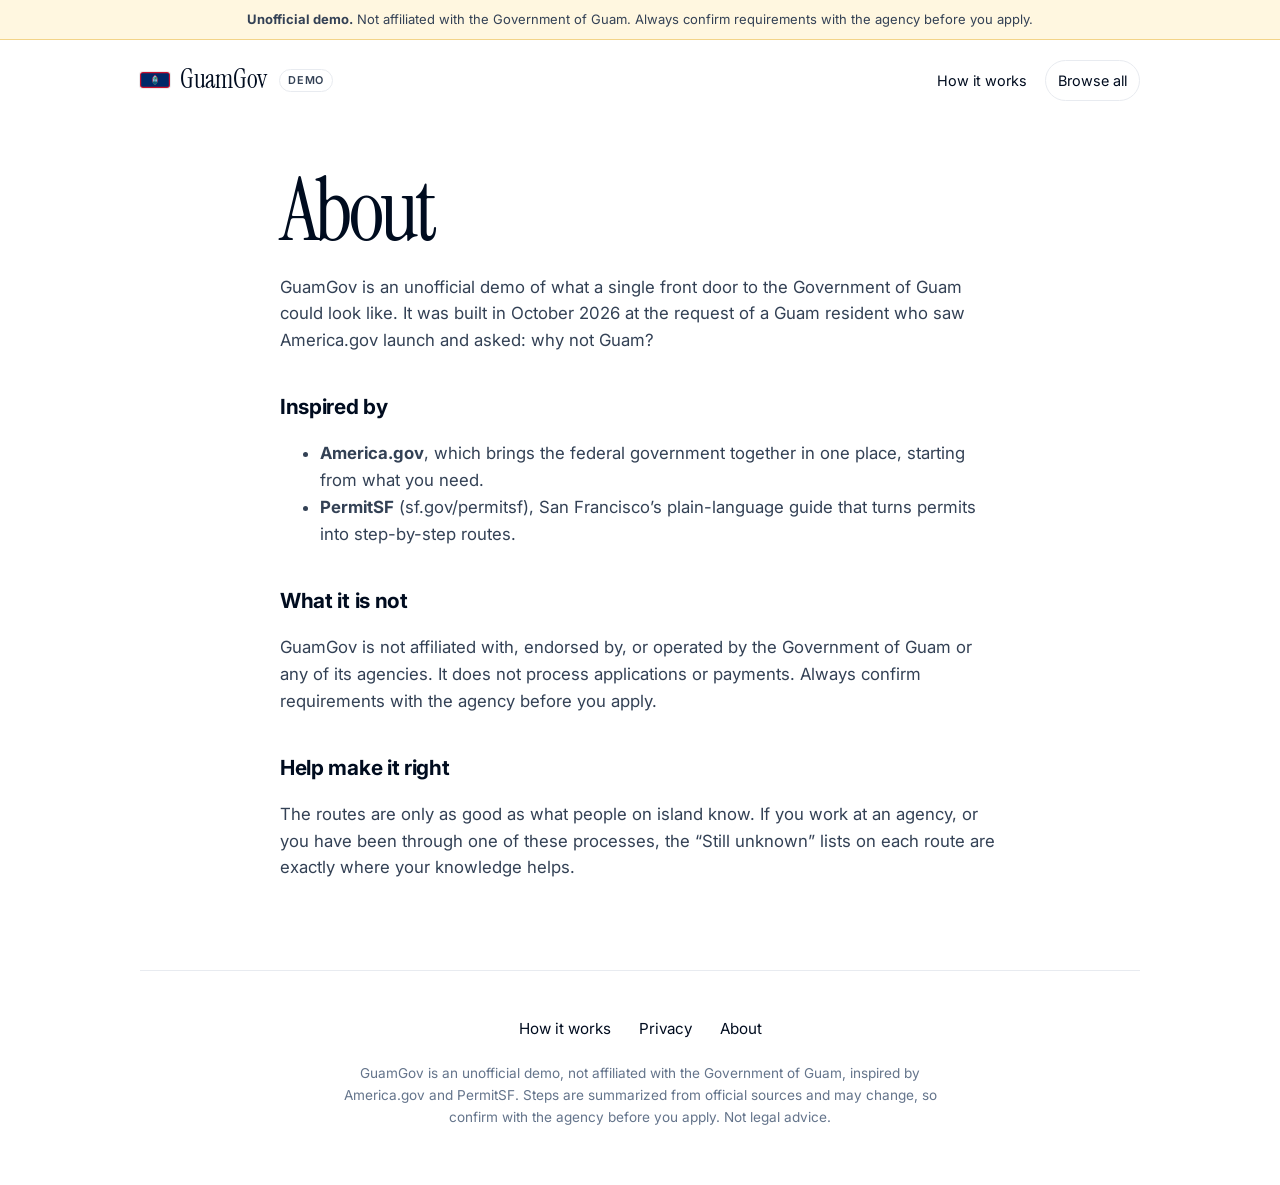
==== about.html @ 82d8cc3d "Rebrand to GuamGov, mirror america.gov homepage, add how-it-works, privacy, about Co-Authored-By: Cl" ====
<!doctype html>
<html lang="en">
<head>
<meta charset="utf-8">
<meta name="viewport" content="width=device-width, initial-scale=1">
<title>About | GuamGov (unofficial demo)</title>
<meta name="description" content="Why GuamGov exists. Not a Government of Guam website.">
<link rel="preconnect" href="https://fonts.googleapis.com"><link rel="preconnect" href="https://fonts.gstatic.com" crossorigin>
<link href="https://fonts.googleapis.com/css2?family=Instrument+Serif&family=Inter:wght@400;500;600&display=swap" rel="stylesheet">
<link rel="icon" href="favicon.svg" type="image/svg+xml">
<link rel="apple-touch-icon" href="favicon.svg">
<link rel="stylesheet" href="styles.css">
<script data-posthog-fleet>(function(){if(window.__posthogFleet)return;window.__posthogFleet=1;var s=document.createElement('script');s.async=true;s.src='https://us-assets.i.posthog.com/static/array.js';s.onload=function(){if(!window.posthog||!window.posthog.init)return;window.posthog.init('phc_FCpCP9mIsb9IcxpX0Qqi6FmJ48sVvscAYIrZmtRHIq4',{api_host:'https://us.i.posthog.com',person_profiles:'identified_only',capture_pageview:'history_change',capture_pageleave:true,autocapture:false,disable_session_recording:true,disable_surveys:true,loaded:function(p){p.register({site:location.hostname})}});};document.head.appendChild(s);})();</script>
</head>
<body>
<div class="demo"><strong>Unofficial demo.</strong> Not affiliated with the Government of Guam. Always confirm requirements with the agency before you apply.</div>
<div class="wrap">
<nav class="nav"><a class="brand" href="/"><img class="flag" src="flag.svg" width="30" height="16" alt="">GuamGov<span class="demo-pill">Demo</span></a>
<span class="navlinks"><a class="hide-sm" href="/how-it-works">How it works</a><a class="pill" href="/#all">Browse all</a></span></nav>
<article class="prose">
<h1>About</h1>
<p>GuamGov is an unofficial demo of what a single front door to the Government of Guam could look like. It was built in October 2026 at the request of a Guam resident who saw America.gov launch and asked: why not Guam?</p>
<h2>Inspired by</h2>
<ul><li><strong>America.gov</strong>, which brings the federal government together in one place, starting from what you need.</li><li><strong>PermitSF</strong> (sf.gov/permitsf), San Francisco&rsquo;s plain-language guide that turns permits into step-by-step routes.</li></ul>
<h2>What it is not</h2>
<p>GuamGov is not affiliated with, endorsed by, or operated by the Government of Guam or any of its agencies. It does not process applications or payments. Always confirm requirements with the agency before you apply.</p>
<h2>Help make it right</h2>
<p>The routes are only as good as what people on island know. If you work at an agency, or you have been through one of these processes, the &ldquo;Still unknown&rdquo; lists on each route are exactly where your knowledge helps.</p>
</article>
<footer class="foot">
<nav aria-label="Footer"><a href="/how-it-works">How it works</a><a href="/privacy">Privacy</a><a href="/about">About</a></nav>
<p>GuamGov is an unofficial demo, not affiliated with the Government of Guam, inspired by America.gov and PermitSF. Steps are summarized from official sources and may change, so confirm with the agency before you apply. Not legal advice.</p>
</footer>
</div>
</body>
</html>
---- styles.css ----
:root{
  --ink:#000c1f;--ink2:#334155;--muted:#64748b;--line:#e8ebf0;--soft:#f5f7fa;
  --bg:#ffffff;--accent:#0b5f7a;--accent-soft:#e6f2f5;--warn:#fff7e0;--warnline:#f3d488;
  --serif:"Instrument Serif","Times New Roman",Times,serif;
  --sans:"Inter",system-ui,-apple-system,"Segoe UI",Arial,sans-serif;
}
@media (prefers-color-scheme:dark){:root{
  --ink:#f1f5f9;--ink2:#cbd5e1;--muted:#94a3b8;--line:#1e293b;--soft:#0f172a;
  --bg:#020817;--accent:#67c3dc;--accent-soft:#0c2a33;--warn:#2a2108;--warnline:#5c4712;
}}
*{box-sizing:border-box}
html{-webkit-text-size-adjust:100%}
body{margin:0;font:17px/1.6 var(--sans);color:var(--ink);background:var(--bg);-webkit-font-smoothing:antialiased}
a{color:var(--accent)}
.demo{background:var(--warn);border-bottom:1px solid var(--warnline);padding:9px 16px;font-size:13px;text-align:center;color:var(--ink2)}
.wrap{max-width:1040px;margin:0 auto;padding:0 20px}
.nav{display:flex;justify-content:space-between;align-items:center;padding:20px 0}
.brand{font-family:var(--serif);font-size:1.6rem;color:var(--ink);text-decoration:none;letter-spacing:-.01em}
.nav a.pill{font-size:.9rem}
.pill{display:inline-block;border:1px solid var(--line);border-radius:999px;padding:8px 16px;text-decoration:none;color:var(--ink);background:var(--bg)}
.pill:hover{border-color:var(--ink2)}

/* hero */
.hero{text-align:center;padding:72px 0 40px}
.hero h1{font-family:var(--serif);font-weight:400;font-size:clamp(3.2rem,11vw,7rem);line-height:.95;letter-spacing:-.045em;margin:0}
.hero p.lede{font-size:clamp(1.05rem,2.4vw,1.3rem);color:var(--ink2);margin:20px auto 36px;max-width:560px}
.ask{position:relative;max-width:680px;margin:0 auto}
.ask input{width:100%;font:inherit;font-size:1.1rem;padding:20px 64px 20px 26px;border:1px solid var(--line);border-radius:999px;background:var(--bg);color:var(--ink);box-shadow:0 12px 40px -12px rgba(0,12,31,.18);outline:none;transition:border-color .2s,box-shadow .2s}
.ask input:focus{border-color:var(--accent);box-shadow:0 12px 40px -10px rgba(11,95,122,.35)}
.ask button{position:absolute;right:8px;top:50%;transform:translateY(-50%);width:46px;height:46px;border-radius:999px;border:0;background:var(--ink);color:var(--bg);font-size:1.2rem;cursor:pointer}
.tries{display:flex;flex-wrap:wrap;gap:8px;justify-content:center;margin:20px auto 0;max-width:720px}
.tries button{font:inherit;font-size:.88rem;border:1px solid var(--line);background:var(--soft);color:var(--ink2);border-radius:999px;padding:7px 14px;cursor:pointer}
.tries button:hover{border-color:var(--ink2);color:var(--ink)}
.none{display:none;text-align:center;color:var(--muted);margin-top:28px}

/* sections */
.sec{padding:56px 0}
.sec h2.big{font-family:var(--serif);font-weight:400;font-size:clamp(2.2rem,6vw,3.6rem);letter-spacing:-.035em;line-height:1;margin:0 0 12px}
.sec p.sub{color:var(--ink2);margin:0 0 32px;max-width:600px}
.grid{display:grid;grid-template-columns:repeat(auto-fill,minmax(290px,1fr));gap:16px}
.card{display:flex;flex-direction:column;border:1px solid var(--line);border-radius:22px;padding:24px;background:var(--bg);transition:border-color .2s,transform .2s}
.card:hover{border-color:var(--ink2);transform:translateY(-2px)}
.card .ico{font-size:1.6rem;margin-bottom:12px}
.card h3{font-size:1.15rem;margin:0 0 6px;letter-spacing:-.01em}
.card p{color:var(--ink2);font-size:.95rem;margin:0 0 14px}
.card ol{margin:0 0 18px;padding-left:20px;font-size:.92rem;color:var(--ink2)}
.card ol li{margin-bottom:4px}
.card .go{margin-top:auto;display:flex;flex-wrap:wrap;gap:8px}
.card .go a{font-size:.88rem;font-weight:600;text-decoration:none}
.card .go a.primary{background:var(--ink);color:var(--bg);border-radius:999px;padding:8px 16px}
.card .go a.sec2{border:1px solid var(--line);border-radius:999px;padding:7px 14px;color:var(--ink)}
.tag{display:inline-block;font-size:.72rem;font-weight:600;text-transform:uppercase;letter-spacing:.06em;color:var(--accent);background:var(--accent-soft);border-radius:999px;padding:3px 10px;margin-bottom:12px;align-self:flex-start}

.band{background:var(--soft);border-radius:28px;padding:48px 32px;text-align:center}
.band h2{font-family:var(--serif);font-weight:400;font-size:clamp(2rem,5vw,3rem);letter-spacing:-.03em;line-height:1.05;margin:0 0 12px}
.band p{color:var(--ink2);max-width:560px;margin:0 auto}
.three{display:grid;grid-template-columns:repeat(auto-fit,minmax(240px,1fr));gap:28px;margin-top:8px}
.three h3{font-size:1.05rem;margin:0 0 6px}.three p{color:var(--ink2);font-size:.95rem;margin:0}

/* route page */
.route-hero{padding:48px 0 24px}
.route-hero h1{font-family:var(--serif);font-weight:400;font-size:clamp(2.8rem,8vw,5rem);letter-spacing:-.04em;line-height:1;margin:16px 0 14px}
.route-hero p{color:var(--ink2);font-size:1.15rem;max-width:620px;margin:0}
.summary{border:1px solid var(--line);border-radius:22px;padding:24px;margin:32px 0}
.summary ul{margin:8px 0 0;padding-left:20px;color:var(--ink2)}
.steps{list-style:none;margin:0;padding:0;position:relative}
.steps>li{position:relative;padding:0 0 36px 64px}
.steps>li:before{content:"";position:absolute;left:21px;top:44px;bottom:0;width:2px;background:var(--line)}
.steps>li:last-child:before{display:none}
.num{position:absolute;left:0;top:0;width:44px;height:44px;border-radius:999px;background:var(--ink);color:var(--bg);display:flex;align-items:center;justify-content:center;font-weight:600}
.steps h2{font-size:1.3rem;letter-spacing:-.015em;margin:6px 0 4px}
.who{color:var(--muted);font-size:.92rem;margin:0 0 12px}
.steps ul{margin:0 0 14px;padding-left:20px;color:var(--ink2)}
.steps ul li{margin-bottom:4px}
.links{display:flex;flex-wrap:wrap;gap:8px}
.links a{font-size:.88rem;font-weight:600;text-decoration:none;border:1px solid var(--line);border-radius:999px;padding:7px 14px;color:var(--ink)}
.links a:hover{border-color:var(--ink2)}
.check{background:var(--warn);border:1px solid var(--warnline);border-radius:14px;padding:12px 16px;font-size:.9rem;margin-top:14px;color:var(--ink2)}
.open{border:1px dashed var(--muted);border-radius:22px;padding:24px;margin:16px 0 0}
.open ul{margin:8px 0 0;padding-left:20px;color:var(--ink2)}

footer{color:var(--muted);font-size:.85rem;padding:48px 0 64px;border-top:1px solid var(--line);margin-top:48px}
@media (max-width:560px){.hero{padding:44px 0 28px}.band{padding:36px 20px}.steps>li{padding-left:56px}}
.brand{display:inline-flex;align-items:center;gap:10px}
.brand .flag{display:block;width:30px;height:auto;border-radius:3px;box-shadow:0 0 0 1px rgba(0,12,31,.08)}

/* ---- america.gov-style sections (v2) ---- */
.brand .demo-pill{font-family:var(--sans);font-size:.68rem;font-weight:600;letter-spacing:.06em;text-transform:uppercase;color:var(--ink2);border:1px solid var(--line);border-radius:999px;padding:2px 8px;margin-left:2px}
.navlinks{display:flex;gap:6px;align-items:center}
.navlinks a{font-size:.9rem;color:var(--ink);text-decoration:none;padding:8px 12px;border-radius:999px}
.navlinks a:hover{background:var(--soft)}
.try{margin-top:18px;color:var(--muted);font-size:.95rem;min-height:1.6em}
.try button{font:inherit;color:var(--ink2);background:none;border:0;padding:0;cursor:pointer;text-decoration:underline;text-decoration-color:var(--line);text-underline-offset:4px;transition:opacity .35s}
.try button:hover{color:var(--ink)}
.results{max-width:1040px;margin:0 auto}
.statement{font-family:var(--serif);font-weight:400;font-size:clamp(2.2rem,6.4vw,4.6rem);line-height:1.02;letter-spacing:-.035em;text-align:center;max-width:980px;margin:0 auto;padding:72px 0}
.statement em{font-style:normal;color:var(--accent)}
.split{display:grid;grid-template-columns:1fr 1fr;gap:48px;align-items:center;padding:40px 0}
.split h2{font-family:var(--serif);font-weight:400;font-size:clamp(2.4rem,5.6vw,4rem);line-height:1;letter-spacing:-.035em;margin:0 0 14px}
.split p{color:var(--ink2);font-size:1.1rem;margin:0 0 18px}
.mosaic{background:#000c1f;border-radius:32px;padding:28px;display:flex;flex-wrap:wrap;gap:10px;align-content:center;justify-content:center;min-height:340px;overflow:hidden}
.mosaic span{font-size:.85rem;color:#dbe7f3;background:rgba(255,255,255,.07);border:1px solid rgba(255,255,255,.12);border-radius:999px;padding:8px 14px;animation:drift 9s ease-in-out infinite}
.mosaic span:nth-child(3n){animation-delay:-3s}.mosaic span:nth-child(3n+1){animation-delay:-6s}
@keyframes drift{0%,100%{transform:translateY(0)}50%{transform:translateY(-6px)}}
@media (prefers-reduced-motion:reduce){.mosaic span{animation:none}}
.features{display:grid;grid-template-columns:repeat(3,1fr);gap:16px;padding:24px 0 56px}
.feature{background:var(--soft);border-radius:28px;padding:32px 28px}
.feature .fi{font-size:1.6rem;margin-bottom:18px}
.feature h3{font-size:1.25rem;letter-spacing:-.015em;margin:0 0 8px}
.feature p{color:var(--ink2);margin:0 0 14px;font-size:.98rem}
.feature a{font-weight:600;font-size:.92rem;text-decoration:none}
.coming{padding:24px 0 40px}
.coming h2{font-family:var(--serif);font-weight:400;font-size:clamp(2.4rem,5.6vw,4rem);letter-spacing:-.035em;line-height:1;margin:0 0 12px;text-align:center}
.coming>p{color:var(--ink2);text-align:center;max-width:560px;margin:0 auto 32px}
.previews{display:grid;grid-template-columns:repeat(auto-fit,minmax(230px,1fr));gap:14px}
.preview{border:1px solid var(--line);border-radius:22px;padding:22px;background:var(--bg)}
.preview .pv{background:var(--soft);border-radius:14px;padding:14px;margin-bottom:14px;font-size:.85rem;color:var(--ink2)}
.preview .pv b{color:var(--ink);font-weight:600}
.bar{height:6px;border-radius:999px;background:var(--line);margin:8px 0 4px;overflow:hidden}.bar i{display:block;height:100%;background:var(--accent);border-radius:999px}
.preview h3{font-size:1rem;margin:0 0 4px}.preview p{color:var(--muted);font-size:.9rem;margin:0}
.svc{border:1px solid var(--line);border-radius:18px;padding:18px 20px;text-decoration:none;color:var(--ink);display:flex;gap:14px;align-items:flex-start;transition:border-color .2s}
.svc:hover{border-color:var(--ink2)}
.svc .si{font-size:1.4rem;line-height:1}
.svc b{display:block;font-weight:600;margin-bottom:2px}
.svc small{color:var(--muted);font-size:.85rem}
.svcgrid{display:grid;grid-template-columns:repeat(auto-fill,minmax(250px,1fr));gap:12px}
.foot{border-top:1px solid var(--line);margin-top:48px;padding:40px 0 56px;text-align:center}
.foot nav{display:flex;justify-content:center;gap:8px;flex-wrap:wrap;margin-bottom:16px}
.foot nav a{color:var(--ink);text-decoration:none;padding:6px 10px;border-radius:999px;font-size:.95rem}
.foot nav a:hover{background:var(--soft)}
.foot p{color:var(--muted);font-size:.85rem;max-width:640px;margin:0 auto}
.prose{max-width:720px;margin:0 auto;padding:24px 0}
.prose h1{font-family:var(--serif);font-weight:400;font-size:clamp(3rem,9vw,5.4rem);letter-spacing:-.045em;line-height:.98;margin:24px 0 20px}
.prose h2{font-size:1.3rem;letter-spacing:-.015em;margin:36px 0 8px}
.prose p,.prose li{color:var(--ink2);font-size:1.05rem}
@media (max-width:820px){.split{grid-template-columns:1fr;gap:24px}.features{grid-template-columns:1fr}.navlinks a.hide-sm{display:none}}
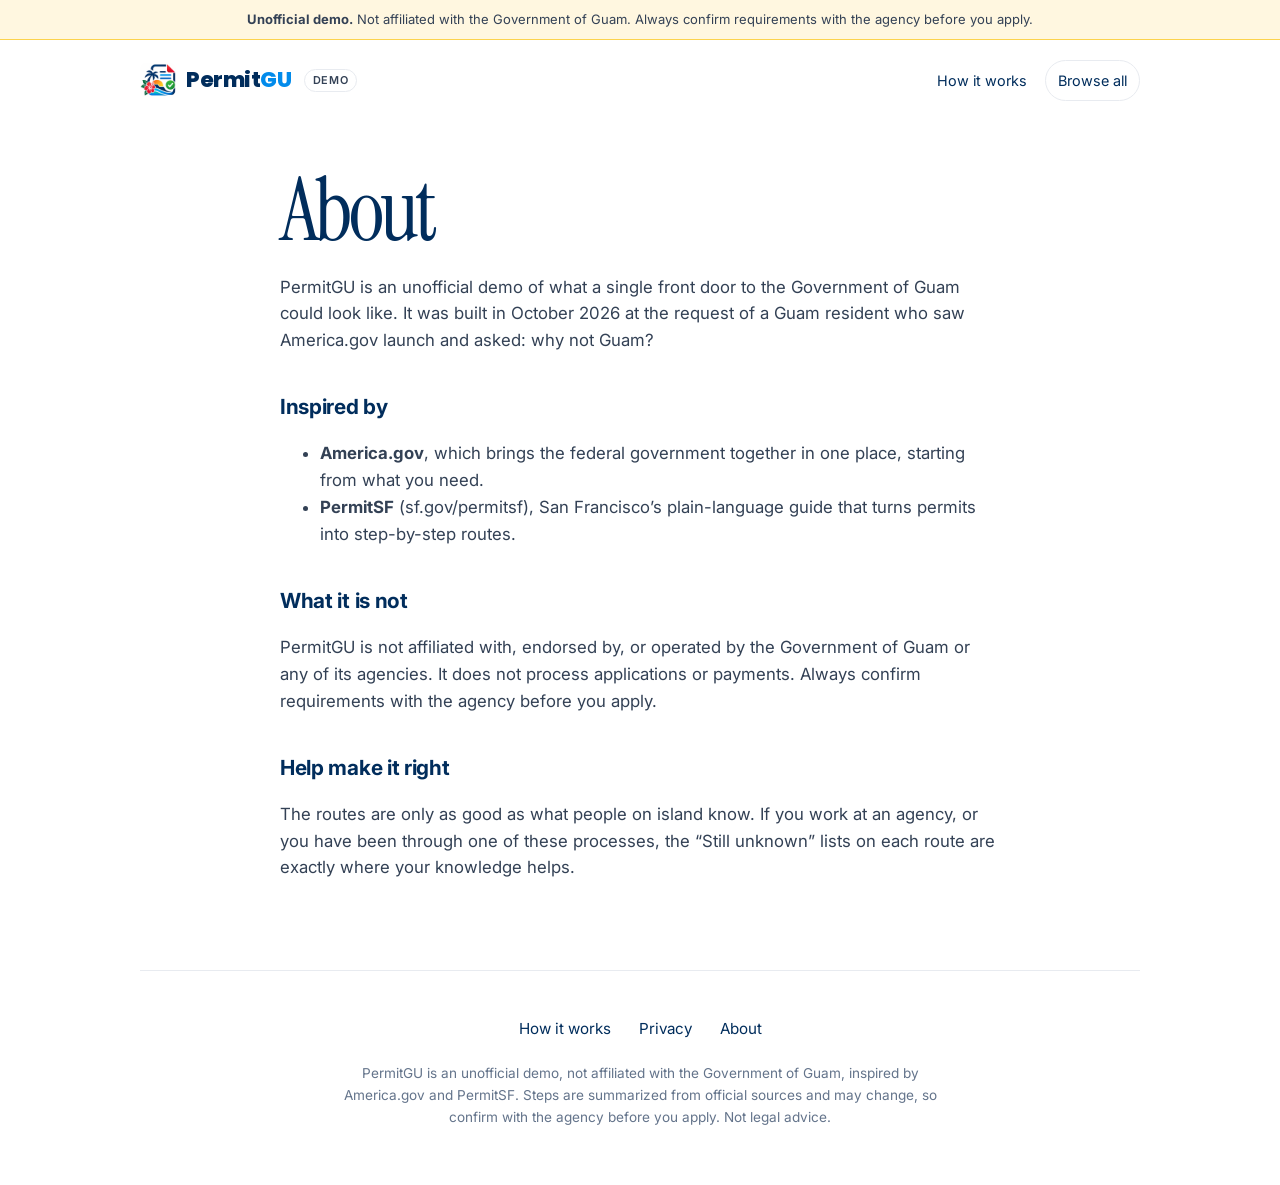
==== commit 98121fed: "Rebrand to PermitGU with EJ Calvo's logo: title on top, logo favicon, brand colors Co-Authored-By: C" ====
--- a/about.html
+++ b/about.html
@@ -3,33 +3,35 @@
 <head>
 <meta charset="utf-8">
 <meta name="viewport" content="width=device-width, initial-scale=1">
-<title>About | GuamGov (unofficial demo)</title>
-<meta name="description" content="Why GuamGov exists. Not a Government of Guam website.">
+<title>About | PermitGU (unofficial demo)</title>
+<meta name="description" content="Why PermitGU exists. Not a Government of Guam website.">
 <link rel="preconnect" href="https://fonts.googleapis.com"><link rel="preconnect" href="https://fonts.gstatic.com" crossorigin>
-<link href="https://fonts.googleapis.com/css2?family=Instrument+Serif&family=Inter:wght@400;500;600&display=swap" rel="stylesheet">
-<link rel="icon" href="favicon.svg" type="image/svg+xml">
-<link rel="apple-touch-icon" href="favicon.svg">
+<link href="https://fonts.googleapis.com/css2?family=Instrument+Serif&family=Inter:wght@400;500;600&family=Poppins:wght@700;800&display=swap" rel="stylesheet">
+<link rel="icon" href="favicon-48.png" type="image/png">
+<link rel="apple-touch-icon" href="apple-touch-icon.png">
+<meta name="theme-color" content="#012d5c">
+<meta property="og:image" content="https://guamgov.vercel.app/logo-full.png">
 <link rel="stylesheet" href="styles.css">
 <script data-posthog-fleet>(function(){if(window.__posthogFleet)return;window.__posthogFleet=1;var s=document.createElement('script');s.async=true;s.src='https://us-assets.i.posthog.com/static/array.js';s.onload=function(){if(!window.posthog||!window.posthog.init)return;window.posthog.init('phc_FCpCP9mIsb9IcxpX0Qqi6FmJ48sVvscAYIrZmtRHIq4',{api_host:'https://us.i.posthog.com',person_profiles:'identified_only',capture_pageview:'history_change',capture_pageleave:true,autocapture:false,disable_session_recording:true,disable_surveys:true,loaded:function(p){p.register({site:location.hostname})}});};document.head.appendChild(s);})();</script>
 </head>
 <body>
 <div class="demo"><strong>Unofficial demo.</strong> Not affiliated with the Government of Guam. Always confirm requirements with the agency before you apply.</div>
 <div class="wrap">
-<nav class="nav"><a class="brand" href="/"><img class="flag" src="flag.svg" width="30" height="16" alt="">GuamGov<span class="demo-pill">Demo</span></a>
+<nav class="nav"><a class="brand" href="/" aria-label="PermitGU home"><img class="mark" src="logo-mark.png" width="36" height="36" alt=""><span class="wm">Permit<b>GU</b></span><span class="demo-pill">Demo</span></a>
 <span class="navlinks"><a class="hide-sm" href="/how-it-works">How it works</a><a class="pill" href="/#all">Browse all</a></span></nav>
 <article class="prose">
 <h1>About</h1>
-<p>GuamGov is an unofficial demo of what a single front door to the Government of Guam could look like. It was built in October 2026 at the request of a Guam resident who saw America.gov launch and asked: why not Guam?</p>
+<p>PermitGU is an unofficial demo of what a single front door to the Government of Guam could look like. It was built in October 2026 at the request of a Guam resident who saw America.gov launch and asked: why not Guam?</p>
 <h2>Inspired by</h2>
 <ul><li><strong>America.gov</strong>, which brings the federal government together in one place, starting from what you need.</li><li><strong>PermitSF</strong> (sf.gov/permitsf), San Francisco&rsquo;s plain-language guide that turns permits into step-by-step routes.</li></ul>
 <h2>What it is not</h2>
-<p>GuamGov is not affiliated with, endorsed by, or operated by the Government of Guam or any of its agencies. It does not process applications or payments. Always confirm requirements with the agency before you apply.</p>
+<p>PermitGU is not affiliated with, endorsed by, or operated by the Government of Guam or any of its agencies. It does not process applications or payments. Always confirm requirements with the agency before you apply.</p>
 <h2>Help make it right</h2>
 <p>The routes are only as good as what people on island know. If you work at an agency, or you have been through one of these processes, the &ldquo;Still unknown&rdquo; lists on each route are exactly where your knowledge helps.</p>
 </article>
 <footer class="foot">
 <nav aria-label="Footer"><a href="/how-it-works">How it works</a><a href="/privacy">Privacy</a><a href="/about">About</a></nav>
-<p>GuamGov is an unofficial demo, not affiliated with the Government of Guam, inspired by America.gov and PermitSF. Steps are summarized from official sources and may change, so confirm with the agency before you apply. Not legal advice.</p>
+<p>PermitGU is an unofficial demo, not affiliated with the Government of Guam, inspired by America.gov and PermitSF. Steps are summarized from official sources and may change, so confirm with the agency before you apply. Not legal advice.</p>
 </footer>
 </div>
 </body>
--- a/styles.css
+++ b/styles.css
@@ -134,3 +134,20 @@
 .prose h2{font-size:1.3rem;letter-spacing:-.015em;margin:36px 0 8px}
 .prose p,.prose li{color:var(--ink2);font-size:1.05rem}
 @media (max-width:820px){.split{grid-template-columns:1fr;gap:24px}.features{grid-template-columns:1fr}.navlinks a.hide-sm{display:none}}
+
+/* ---- PermitGU brand (logo colors) ---- */
+:root{--ink:#012d5c;--accent:#0270c4;--accent-soft:#e3f1fd;--gu:#028beb;--hib:#ea1a30;--sun:#fe971e;--ok:#2eae3e;--brand:"Poppins","Inter",system-ui,sans-serif}
+@media (prefers-color-scheme:dark){:root{--ink:#eef4fb;--accent:#5fb4f5;--accent-soft:#0b2540;--gu:#4fb0f7}}
+.brand .mark{width:36px;height:36px;border-radius:9px}
+.wm{font-family:var(--brand);font-weight:800;letter-spacing:-.02em;font-size:1.35rem;color:var(--ink)}
+.wm b,.hero-wm b{color:var(--gu);font-weight:800}
+.hero-mark{display:block;margin:0 auto 18px;width:132px;height:132px;border-radius:28px}
+.hero h1.hero-wm{font-family:var(--brand);font-weight:800;letter-spacing:-.045em;font-size:clamp(3.4rem,12vw,7.4rem);line-height:.95}
+.ask button{background:var(--ink)}
+.card .go a.primary{background:var(--ink)}
+.num{background:var(--ink)}
+.demo{border-bottom-color:#fcd34d}
+.statement em{color:var(--gu)}
+.feature .fi,.card .ico{filter:saturate(1.1)}
+.tag{color:var(--accent);background:var(--accent-soft)}
+@media (prefers-color-scheme:dark){.hero-mark,.brand .mark{background:#fff}}
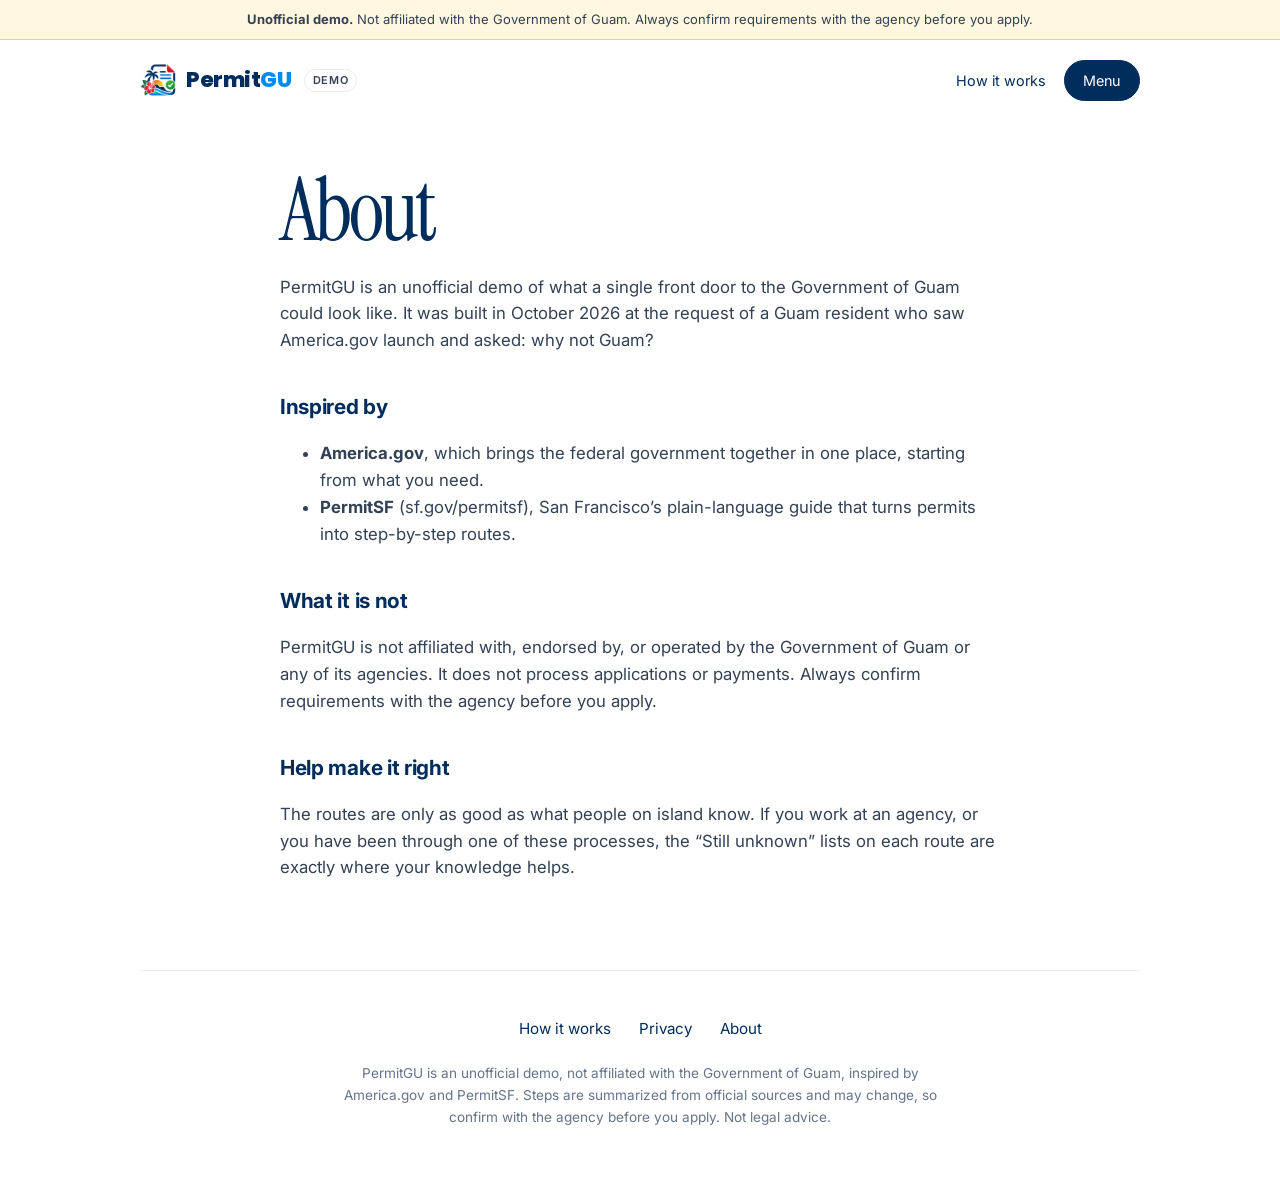
==== commit 43716cf6: "Header Menu panel on every page; privacy page covers AI questions, OpenRouter, voice Co-Authored-By:" ====
--- a/about.html
+++ b/about.html
@@ -34,5 +34,6 @@
 <p>PermitGU is an unofficial demo, not affiliated with the Government of Guam, inspired by America.gov and PermitSF. Steps are summarized from official sources and may change, so confirm with the agency before you apply. Not legal advice.</p>
 </footer>
 </div>
+<script src="menu.js" defer></script>
 </body>
 </html>
--- a/styles.css
+++ b/styles.css
@@ -151,3 +151,115 @@
 .feature .fi,.card .ico{filter:saturate(1.1)}
 .tag{color:var(--accent);background:var(--accent-soft)}
 @media (prefers-color-scheme:dark){.hero-mark,.brand .mark{background:#fff}}
+
+/* ---- america.gov photo hero (v3) ---- */
+.sr-only{position:absolute;width:1px;height:1px;overflow:hidden;clip:rect(0 0 0 0);white-space:nowrap}
+.hero-panel{margin:12px auto 0;max-width:1240px;border-radius:40px;padding:0 24px 40px;background:linear-gradient(180deg,#eef3f9 0%,#f7f9fc 55%,#ffffff 100%)}
+.hero-panel .nav{max-width:1180px;margin:0 auto;padding:22px 4px}
+.pill.menu{background:var(--ink);color:#fff;border-color:var(--ink);font-weight:600}
+.hero{padding:28px 0 0;text-align:center}
+.hero h1.hero-wm{display:inline-flex;align-items:center;gap:.18em;justify-content:center;margin:0}
+.hero h1 .hero-mark{width:.82em;height:.82em;margin:0;border-radius:.2em;box-shadow:0 10px 30px -12px rgba(1,45,92,.35)}
+.hero p.lede{margin:16px auto 32px}
+.stage{position:relative;max-width:760px;margin:0 auto;aspect-ratio:3/2;border-radius:36px;overflow:hidden;background:#cfdbe8;box-shadow:0 30px 60px -30px rgba(1,45,92,.45)}
+.slides,.slides img{position:absolute;inset:0;width:100%;height:100%}
+.slides{cursor:pointer}
+.slides img{object-fit:cover;opacity:0;transform:scale(1.04);transition:opacity .9s ease,transform 6s ease}
+.slides img.on{opacity:1;transform:scale(1)}
+.slides:after{content:"";position:absolute;inset:0;background:linear-gradient(180deg,rgba(1,45,92,.18) 0%,rgba(1,45,92,0) 35%,rgba(1,45,92,0) 70%,rgba(1,45,92,.35) 100%);pointer-events:none}
+.ask.on-photo{position:absolute;left:24px;right:24px;top:24px;max-width:none;margin:0;z-index:2}
+.ask.on-photo input{background:rgba(255,255,255,.96);border-color:rgba(255,255,255,.9);box-shadow:0 10px 30px -10px rgba(0,0,0,.35);color:#012d5c}
+.ask.on-photo input::placeholder{color:#475569}
+.caption{position:absolute;left:28px;bottom:18px;margin:0;color:#fff;font-size:.85rem;text-shadow:0 1px 6px rgba(0,0,0,.5);z-index:2;text-align:left;pointer-events:none}
+.ctrls{display:flex;justify-content:center;gap:10px;margin-top:18px}
+.ctrls button{width:42px;height:42px;border-radius:999px;border:1px solid var(--line);background:#fff;color:var(--ink);font-size:1.15rem;line-height:1;cursor:pointer;box-shadow:0 4px 14px -8px rgba(1,45,92,.3)}
+.ctrls button:hover{border-color:var(--ink)}
+/* statement inline icons */
+.ib{display:inline-flex;align-items:center;justify-content:center;vertical-align:middle;margin:0 .06em;transform:translateY(-.06em)}
+.ib.arrow{border-radius:999px;background:var(--gu);color:#fff;font-family:var(--sans);font-size:.62em;width:1.45em;height:1.45em}
+.ib.marks img,.ib.marks i{width:1.05em;height:1.05em;border-radius:999px;border:3px solid #fff;margin-left:-.28em;box-shadow:0 4px 12px -6px rgba(0,0,0,.4)}
+.ib.marks img{margin-left:0;background:#fff}
+.ib.marks i{display:inline-flex;align-items:center;justify-content:center;font-style:normal;font-family:var(--sans);font-weight:700;font-size:.2em;width:5.2em;height:5.2em;color:#fff;background:var(--ink)}
+.ib.marks i+i{background:var(--ok)}
+.ib.hib{font-size:.8em}
+/* floating ask dock */
+.dock{position:fixed;left:50%;bottom:20px;transform:translate(-50%,140%);width:min(560px,calc(100% - 32px));z-index:50;transition:transform .35s ease;margin:0}
+.dock.show{transform:translate(-50%,0)}
+.dock input{width:100%;font:inherit;padding:16px 60px 16px 22px;border-radius:999px;border:1px solid var(--line);background:rgba(255,255,255,.97);color:#012d5c;box-shadow:0 18px 40px -14px rgba(1,45,92,.45);outline:none}
+.dock button{position:absolute;right:7px;top:50%;transform:translateY(-50%);width:42px;height:42px;border-radius:999px;border:0;background:#012d5c;color:#fff;font-size:1.1rem;cursor:pointer}
+.foot .credits{margin-top:10px;font-size:.78rem}
+.foot .credits a{color:var(--muted)}
+@media (prefers-color-scheme:dark){
+ .hero-panel{background:linear-gradient(180deg,#0b1a2e 0%,#07111f 60%,var(--bg) 100%)}
+ .ctrls button{background:#0f1d31;color:var(--ink);border-color:#1e3350}
+ .pill.menu{background:#eef4fb;color:#012d5c;border-color:#eef4fb}
+ .ib.marks img,.ib.marks i{border-color:var(--bg)}
+ .dock button,.ask button{background:#028beb}
+}
+@media (max-width:820px){
+ .hero-panel{border-radius:28px;padding:0 12px 28px;margin:8px 8px 0}
+ .stage{aspect-ratio:4/5;border-radius:28px}
+ .ask.on-photo{left:12px;right:12px;top:12px}
+ .ask.on-photo input{font-size:1rem;padding:16px 58px 16px 18px}
+ .hero h1.hero-wm{font-size:clamp(3rem,15vw,5rem)}
+}
+@media (prefers-reduced-motion:reduce){.slides img{transition:opacity .2s}.dock{transition:none}}
+
+/* ---- /ask chat view (america.gov /chat parity) ---- */
+.skip{position:absolute;left:-999px;top:8px;background:#fff;padding:8px 12px;border-radius:8px;z-index:99}
+.skip:focus{left:8px}
+.chat-wrap{max-width:820px;padding-bottom:190px}
+.thread{display:flex;flex-direction:column;gap:22px;padding:12px 0 24px;min-height:50vh}
+.empty{text-align:center;padding:9vh 0 0}
+.empty h1{font-family:var(--serif);font-weight:400;font-size:clamp(2.4rem,6vw,3.6rem);letter-spacing:-.035em;line-height:1.02;margin:0 0 14px}
+.empty p{color:var(--ink2);max-width:560px;margin:0 auto 24px}
+.suggest,.chips{display:flex;flex-wrap:wrap;gap:8px}
+.suggest{justify-content:center}
+.chip{font:inherit;font-size:.9rem;border:1px solid var(--line);background:var(--soft);color:var(--ink);border-radius:999px;padding:8px 14px;cursor:pointer;text-decoration:none;line-height:1.3}
+.chip:hover{border-color:var(--ink2)}
+.chip.strong{background:var(--ink);color:#fff;border-color:var(--ink);font-weight:600}
+.msg.you{align-self:flex-end;max-width:80%;background:var(--soft);border:1px solid var(--line);padding:12px 18px;border-radius:22px 22px 6px 22px;white-space:pre-wrap}
+.msg.ai{align-self:stretch;display:flex;flex-direction:column;gap:14px}
+.msg.ai .body{font-size:1.05rem;line-height:1.65}
+.msg.ai .body p{margin:0 0 10px}
+.msg.ai .body ol,.msg.ai .body ul{margin:0 0 10px;padding-left:22px}
+.msg.ai .body li{margin-bottom:6px}
+.cite{display:inline-flex;align-items:center;justify-content:center;min-width:1.35em;height:1.35em;padding:0 .3em;margin-left:2px;border-radius:999px;background:var(--accent-soft);color:var(--accent);font-size:.68em;font-weight:700;text-decoration:none;vertical-align:.35em}
+.cite:hover{background:var(--accent);color:#fff}
+.err{color:var(--ink2);font-weight:600}
+.sources h2{font-size:.78rem;text-transform:uppercase;letter-spacing:.06em;color:var(--muted);margin:0 0 8px}
+.sources a{display:flex;gap:10px;align-items:center;border:1px solid var(--line);border-radius:14px;padding:10px 14px;margin-bottom:8px;text-decoration:none;color:var(--ink);font-size:.92rem}
+.sources a:hover{border-color:var(--ink2)}
+.sources a span{flex:none;width:22px;height:22px;border-radius:999px;background:var(--accent-soft);color:var(--accent);font-size:.75rem;font-weight:700;display:flex;align-items:center;justify-content:center}
+.feedback{display:flex;align-items:center;gap:8px;color:var(--muted);font-size:.88rem}
+.feedback .chip{padding:5px 10px}
+.typing{display:inline-flex;gap:5px;padding:8px 0}
+.typing i{width:8px;height:8px;border-radius:999px;background:var(--muted);animation:blink 1.2s infinite}
+.typing i:nth-child(2){animation-delay:.2s}.typing i:nth-child(3){animation-delay:.4s}
+@keyframes blink{0%,80%,100%{opacity:.25}40%{opacity:1}}
+.composer{position:fixed;left:50%;bottom:16px;transform:translateX(-50%);width:min(760px,calc(100% - 24px));z-index:50;margin:0}
+.composer textarea{display:block;width:100%;font:inherit;resize:none;padding:16px 108px 16px 22px;border-radius:28px;border:1.5px solid var(--ink);background:var(--bg);color:var(--ink);box-shadow:0 18px 40px -16px rgba(1,45,92,.45);outline:none;max-height:160px}
+.composer .send,.composer .mic{position:absolute;top:9px;width:40px;height:40px;border-radius:999px;border:0;cursor:pointer;font-size:1.05rem}
+.composer .send{right:9px;background:var(--ink);color:var(--bg)}
+.composer .mic{right:54px;background:transparent;color:var(--ink)}
+.composer .mic.on{background:var(--hib);color:#fff}
+.composer .fine{margin:8px 0 0;text-align:center;font-size:.75rem;color:var(--muted)}
+@media (prefers-color-scheme:dark){.composer .send{background:#028beb;color:#fff}.chip.strong{background:#eef4fb;color:#012d5c}}
+
+/* ---- header Menu panel (america.gov parity) ---- */
+button.pill.menu{font:inherit;font-size:.9rem;cursor:pointer;padding:8px 18px}
+.menu-panel{position:fixed;inset:0;z-index:100;background:rgba(1,20,40,.45);display:flex;justify-content:flex-end}
+.menu-panel[hidden]{display:none}
+.menu-sheet{width:min(420px,100%);height:100%;overflow:auto;background:var(--bg);padding:20px 22px 32px;box-shadow:-20px 0 60px -20px rgba(0,0,0,.4);animation:slidein .25s ease}
+@keyframes slidein{from{transform:translateX(30px);opacity:0}to{transform:none;opacity:1}}
+.menu-top{display:flex;justify-content:space-between;align-items:center;margin-bottom:18px}
+.menu-close{width:42px;height:42px;border-radius:999px;border:1px solid var(--line);background:var(--bg);color:var(--ink);font-size:1.5rem;line-height:1;cursor:pointer}
+.menu-links a{display:block;padding:14px 16px;border-radius:16px;text-decoration:none;color:var(--ink)}
+.menu-links a:hover{background:var(--soft)}
+.menu-links b{display:block;font-weight:600}
+.menu-links small{color:var(--muted);font-size:.85rem}
+.menu-more{border-top:1px solid var(--line);margin-top:12px;padding-top:12px;display:flex;flex-wrap:wrap;gap:6px}
+.menu-more a{color:var(--ink);text-decoration:none;padding:8px 12px;border-radius:999px}
+.menu-more a:hover{background:var(--soft)}
+.menu-note{color:var(--muted);font-size:.8rem;margin:18px 16px 0}
+@media (prefers-reduced-motion:reduce){.menu-sheet{animation:none}}
